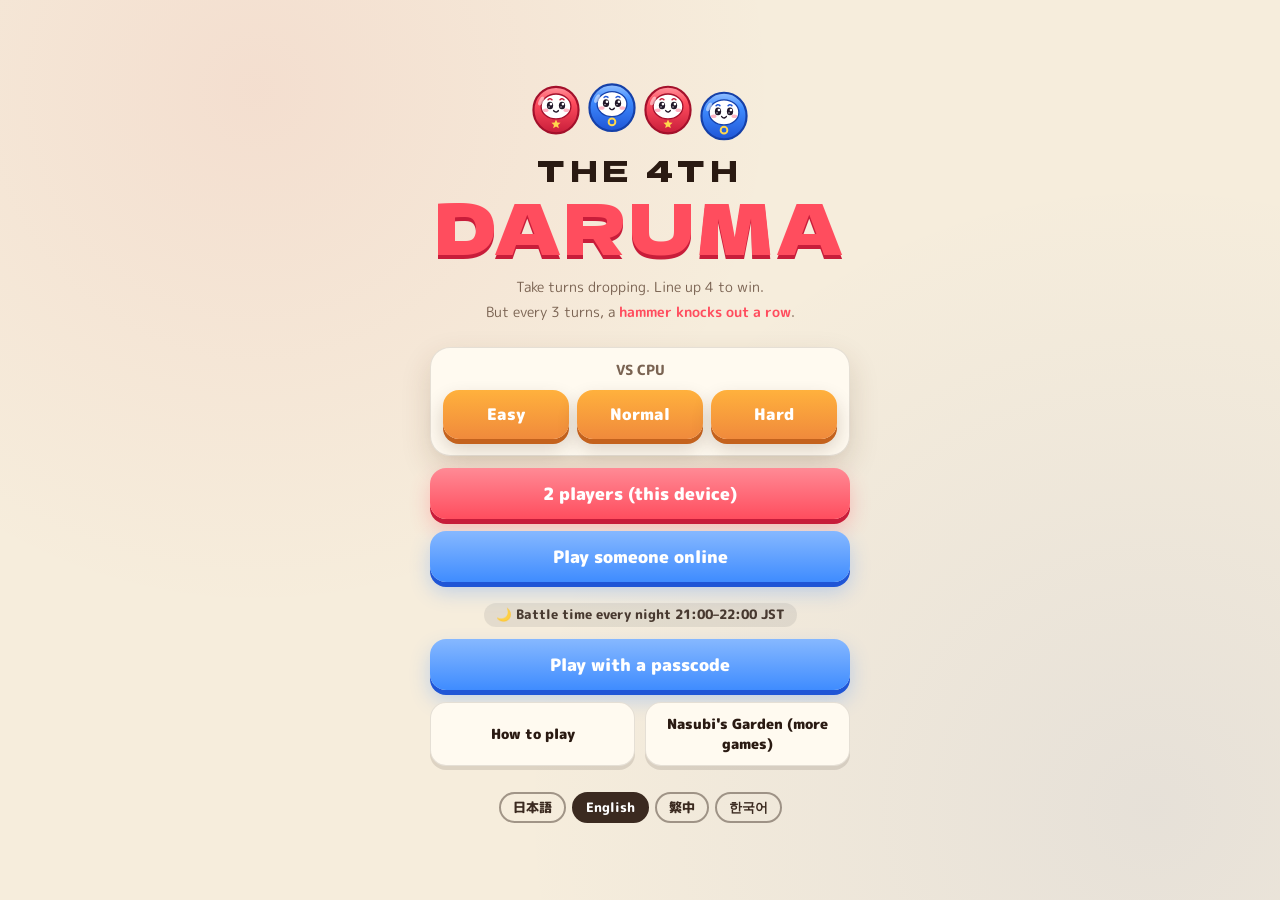
==== adcheck.html @ 0ee47cb5 "広告の確認用ページ（見本・公開はしない） Co-Authored-By: Claude Opus 5.5 <noreply@anthropic.com> Claude-Session: https:/" ====
<!doctype html>
<html lang="ja">
<head>
<!-- Google tag (gtag.js) -->
<script async src="https://www.googletagmanager.com/gtag/js?id=G-5RB6XMN0QR"></script>
<script>
  window.dataLayer = window.dataLayer || [];
  function gtag(){dataLayer.push(arguments);}
  gtag('js', new Date());
  gtag('config', 'G-5RB6XMN0QR');
</script>
<meta charset="utf-8">
<meta name="viewport" content="width=device-width,initial-scale=1,maximum-scale=1,user-scalable=no,viewport-fit=cover">
<meta name="theme-color" content="#f6eddc">
<meta name="description" content="交互にダルマを落として4つ並べたら勝ち。3ターンごとに、予告された段がだるま落としで抜ける！">
<title>4つ目のダルマ</title>
<link rel="manifest" href="manifest.json">
<link rel="icon" type="image/png" href="icons/icon-192.png">
<link rel="apple-touch-icon" href="icons/icon-192.png">
<meta name="apple-mobile-web-app-capable" content="yes">
<meta name="mobile-web-app-capable" content="yes">
<meta name="apple-mobile-web-app-title" content="4つ目のダルマ">
<link rel="preconnect" href="https://fonts.googleapis.com">
<link rel="preconnect" href="https://fonts.gstatic.com" crossorigin>
<link href="https://fonts.googleapis.com/css2?family=Dela+Gothic+One&family=M+PLUS+Rounded+1c:wght@500;800;900&display=swap" rel="stylesheet">
<link rel="stylesheet" href="css/style.css">
<!-- nasubi-track: 結果画面とXへの投稿の回数を記録（ゲームの動きには影響しない） -->
<script>(function(){try{var G="daruma",IDS=["ov-result"];
function ev(n){try{if(typeof gtag==='function')gtag('event',n,{game:G});}catch(e){}}
var o=window.open;window.open=function(u){try{if(/intent\/(post|tweet)/.test(String(u)))ev('x_share');}catch(e){}return o.apply(window,arguments);};
if(!IDS.length)return;
function vis(e){if(!e||!e.isConnected||e.closest('[hidden]'))return false;var r=e.getBoundingClientRect();if(r.width<1||r.height<1)return false;for(var n=e;n&&n.nodeType===1;n=n.parentElement){var s=getComputedStyle(n);if(s.display==='none'||s.visibility==='hidden'||parseFloat(s.opacity)<0.05)return false;}return true;}
var was={};setInterval(function(){try{var any=false;for(var i=0;i<IDS.length;i++){if(vis(document.getElementById(IDS[i])))any=true;}if(any&&!was.v)ev('result_view');was.v=any;}catch(e){}},700);
}catch(e){}})();</script>
<meta name="robots" content="noindex">
<!-- nasubi-ad: 結果画面の決めた場所のいちばん下に広告の帯を1つだけ出す（遊んでいる最中は出さない・ボタンに重ねない） -->
<script>(function(){try{var C=[{"a": "#ov-result .dialog", "v": "#ov-result"}],AD='https://nasubi-no-oniwa.github.io/ad/';
if(/[?&]noad=1/.test(location.search))return;
var ifr=null,boxes=[];
function vis(e){if(!e||!e.isConnected||e.closest('[hidden]'))return false;var r=e.getBoundingClientRect();if(r.width<1||r.height<1)return false;for(var n=e;n&&n.nodeType===1;n=n.parentElement){var s=getComputedStyle(n);if(s.display==='none'||s.visibility==='hidden'||parseFloat(s.opacity)<0.05)return false;}return true;}
function mk(){var b=document.createElement('div');b.className='nsb-ad';b.style.cssText='display:block;width:320px;max-width:100%;height:50px;margin:12px auto 0;overflow:hidden;flex:0 0 auto;';return b;}
function place(){for(var i=0;i<C.length;i++){var a=document.querySelector(C[i].a);if(!a)continue;var b=boxes[i]||(boxes[i]=mk());if(b.parentNode!==a)a.appendChild(b);}}
function tick(){try{place();for(var i=0;i<C.length;i++){var v=document.querySelector(C[i].v),b=boxes[i];if(b&&vis(v)&&vis(b)){if(!ifr){ifr=document.createElement('iframe');ifr.title='ad';ifr.setAttribute('scrolling','no');ifr.width=320;ifr.height=50;ifr.style.cssText='border:0;width:320px;height:50px;display:block;max-width:100%';ifr.src=AD;}if(ifr.parentNode!==b)b.appendChild(ifr);return;}}}catch(_){}}
function go(){place();try{new MutationObserver(place).observe(document.body,{childList:true,subtree:true});}catch(_){}setInterval(tick,700);}
if(document.body)go();else document.addEventListener('DOMContentLoaded',go);
}catch(e){}})();</script>
</head>
<body>
<div id="app">

  <!-- ===== タイトル ===== -->
  <section id="title" class="screen active">
    <div class="title-box">
      <canvas id="logo-canvas" aria-hidden="true"></canvas>
      <h1 class="logo" data-ih="logo"><small>4つ目の</small>ダルマ</h1>
      <p class="tagline" data-ih="tagline">交互に落として、4つ並べたら勝ち。<br>でも3ターンごとに、<b>だるま落とし</b>で段が抜ける。</p>
      <div class="menu">
        <div class="menu-card">
          <p class="menu-label" data-i="vs_cpu">CPUとたいせん</p>
          <div class="level-row">
            <button class="btn lv" data-level="easy" data-i="easy">よわい</button>
            <button class="btn lv" data-level="normal" data-i="normal">ふつう</button>
            <button class="btn lv" data-level="hard" data-i="hard">つよい</button>
          </div>
        </div>
        <button class="btn wide red" id="btn-local" data-i="local">ふたりで（この端末）</button>
        <button class="btn wide indigo" id="btn-online" data-i="online">あいことばで対戦</button>
        <div class="menu-sub">
          <button class="btn sub" id="btn-howto" data-i="howto">あそびかた</button>
          <a class="btn sub" href="https://nasubi-no-oniwa.github.io/" data-i="home">なすびのお庭へ</a>
        </div>
        <div class="langs" role="group" aria-label="Language"><button type="button" data-lang="ja">日本語</button><button type="button" data-lang="en">English</button><button type="button" data-lang="zh">繁中</button><button type="button" data-lang="ko">한국어</button></div>
      </div>
    </div>
  </section>

  <!-- ===== ゲーム ===== -->
  <section id="game" class="screen">
    <header class="hud">
      <button class="icon-btn" id="btn-menu" aria-label="メニュー">☰</button>
      <span class="hud-title" data-i="doc_title">4つ目のダルマ</span>
      <button class="icon-btn" id="btn-sound" aria-label="音">♪</button>
    </header>
    <div class="stage">
      <div class="players">
        <div class="pcard p1" id="pl1"><canvas class="pface" data-p="1" width="96" height="96"></canvas><div><span class="pname" id="name1">あなた</span><span class="pwins"><b id="wins1">0</b><span data-i="wins_u"> 勝</span></span></div></div>
        <span class="vs">VS</span>
        <div class="pcard p2" id="pl2"><div><span class="pname" id="name2">CPU</span><span class="pwins"><b id="wins2">0</b><span data-i="wins_u"> 勝</span></span></div><canvas class="pface" data-p="2" width="96" height="96"></canvas></div>
      </div>
      <div class="status" id="status">あなたの番</div>
      <div class="board-area" id="board-area">
        <canvas id="board"></canvas>
      </div>
      <div class="hammer-bar" id="hammer-bar"><span class="hb-icon">🔨</span><span id="hammer-text">だるま落としまで あと3ターン</span><span class="hb-dots" id="hammer-dots"></span></div>
      <p class="hint-line" id="hint-line">落としたい列をタップ</p>
    </div>
    <span id="wins" hidden>0 - 0</span>
    <span class="eyes" id="watchers"></span>

    <div class="overlay" id="ov-result">
      <div class="dialog">
        <canvas id="result-daruma" width="120" height="120" aria-hidden="true"></canvas>
        <h2 id="result-title">赤の勝ち！</h2>
        <p class="result-sub" id="result-sub"></p>
        <button class="btn wide red" id="btn-again" data-i="again">もう一回</button>
        <p class="hint" id="again-msg"></p>
        <button class="btn wide sub" id="btn-back" data-i="to_title">タイトルへ</button>
      </div>
    </div>
    <div class="overlay" id="ov-menu">
      <div class="dialog">
        <h2 data-i="menu">メニュー</h2>
        <button class="btn wide" id="btn-resume" data-i="back">もどる</button>
        <button class="btn wide sub" id="btn-howto2" data-i="howto">あそびかた</button>
        <button class="btn wide sub" id="btn-quit" data-i="to_title">タイトルへ</button>
      </div>
    </div>
  </section>

  <!-- ===== 合言葉 ===== -->
  <div class="overlay modal" id="ov-online">
    <div class="dialog">
      <h2 data-i="online">あいことばで対戦</h2>
      <div id="online-form">
        <label class="field-l"><span data-i="passcode">あいことば</span><input id="in-code" maxlength="20" autocomplete="off" placeholder="例：だるま123" data-ip="ex_code"></label>
        <label class="field-l"><span data-i="name">なまえ</span><input id="in-name" maxlength="8" autocomplete="off" placeholder="ななし" data-ip="noname"></label>
        <p class="hint" data-i="online_hint">同じあいことばを入れた人と対戦。3人目からは観戦になります。</p>
        <button class="btn wide red" id="btn-join" data-i="join">はいる</button>
      </div>
      <div id="online-wait" hidden>
        <p class="wait-code"><span data-i="wait_pre">あいことば「</span><b id="wait-code"></b><span data-i="wait_post">」</span></p>
        <p class="wait-msg" id="wait-msg" data-i="waiting">あいてを待っています…</p>
        <button class="btn wide sub" id="btn-copy" data-i="copy_link">さそうリンクをコピー</button>
      </div>
      <p class="err" id="online-err"></p>
      <button class="btn wide sub" id="btn-online-close" data-i="back">もどる</button>
    </div>
  </div>

  <!-- ===== あそびかた ===== -->
  <div class="overlay modal" id="ov-howto">
    <div class="dialog howto">
      <h2 data-i="howto">あそびかた</h2>
      <ol>
        <li data-ih="h1">赤と青が<b>交互に</b>、好きな列の上からダルマを落とす。</li>
        <li data-ih="h2">縦・横・ななめのどれかで<b>4つ並べたら勝ち</b>。</li>
        <li data-ih="h3">2人が1回ずつ落として1ターン。<b>3ターンごとに、小槌が指している段がだるま落としで抜けて</b>、上のダルマがストンと落ちる。</li>
        <li data-ih="h4">小槌の下の数字は「あと何ターンで抜けるか」。下の段ほど選ばれやすい。</li>
        <li data-ih="h5">抜けた拍子に2人とも4つ並んだら、<b>並んだ列が多いほうの勝ち</b>。同じ数なら、並んだダルマが全部消えて続行（サドンデス）。</li>
      </ol>
      <div class="howto-keys">
        <div><h3 data-i="k_phone">スマホ</h3><p data-i="k_phone_d">落としたい列をタップ</p></div>
        <div><h3>PC</h3><p data-ih="k_pc_d">列をクリック<br>または ← → で選んで スペース<br>数字キー 1〜7 でも落とせる</p></div>
      </div>
      <button class="btn wide" id="btn-howto-close" data-i="close">とじる</button>
    </div>
  </div>
</div>

<script src="js/i18n.js"></script>
<script src="js/config.js"></script>
<script src="js/game.js"></script>
<script src="js/cpu.js"></script>
<script src="js/render.js"></script>
<script src="js/online.js"></script>
<script src="js/qm.js"></script>
<script src="js/firebase-config.js"></script>
<script src="js/main.js"></script>
</body>
</html>
---- css/style.css ----
/* =============================================
   4つ目のダルマ  見た目
   ============================================= */
:root {
  --bg: #f6eddc;
  --bg2: #efe1c6;
  --card: #fffaf0;
  --ink: #2a1a12;
  --muted: #7a6352;
  --red: #ff4d5e;
  --red2: #ff8a95;
  --indigo: #3f8cff;
  --indigo2: #86b8ff;
  --gold: #e5ae3e;
  --line: rgba(42, 26, 18, 0.12);
  --shadow: 0 12px 30px rgba(90, 50, 20, 0.16);
  --font: "M PLUS Rounded 1c", "Hiragino Maru Gothic ProN", "Hiragino Sans", system-ui, sans-serif;
  --display: "Dela Gothic One", "M PLUS Rounded 1c", system-ui, sans-serif;
}
@media (prefers-color-scheme: dark) {
  :root:not([data-theme="light"]) {
    --bg: #1d1714; --bg2: #2a211c; --card: #2f2620; --ink: #f7ecdd; --muted: #c2ab96;
    --line: rgba(255, 255, 255, 0.12); --shadow: 0 12px 30px rgba(0, 0, 0, 0.4);
  }
}
:root[data-theme="dark"] {
  --bg: #1d1714; --bg2: #2a211c; --card: #2f2620; --ink: #f7ecdd; --muted: #c2ab96;
  --line: rgba(255, 255, 255, 0.12); --shadow: 0 12px 30px rgba(0, 0, 0, 0.4);
}
* { box-sizing: border-box; -webkit-tap-highlight-color: transparent; }
html, body { margin: 0; height: 100%; overflow: hidden; overscroll-behavior: none; }
body {
  background: var(--bg); color: var(--ink); font-family: var(--font);
  background-image: radial-gradient(circle at 20% 10%, rgba(216, 50, 58, .08), transparent 40%), radial-gradient(circle at 90% 90%, rgba(45, 78, 168, .08), transparent 45%);
  -webkit-user-select: none; user-select: none; touch-action: manipulation;
}
button, a.btn { font-family: inherit; }
#app { position: fixed; inset: 0; }
.screen { position: absolute; inset: 0; display: none; }
.screen.active { display: flex; }

.btn {
  display: inline-flex; align-items: center; justify-content: center; text-decoration: none;
  border: 0; border-radius: 16px; padding: 13px 18px; font-size: 17px; font-weight: 900; cursor: pointer;
  color: #fff; background: linear-gradient(180deg, #ffb13d, #f08a3c);
  box-shadow: 0 5px 0 #c4621d, 0 10px 20px rgba(60, 30, 10, .2); transition: transform .08s, box-shadow .08s;
}
.btn:active { transform: translateY(4px); box-shadow: 0 1px 0 #c4621d; }
.btn.wide { width: 100%; }
.btn.red { background: linear-gradient(180deg, var(--red2), var(--red)); box-shadow: 0 5px 0 #c81d3a, 0 10px 20px rgba(255, 77, 94, .3); }
.btn.red:active { box-shadow: 0 1px 0 #c81d3a; }
.btn.indigo { background: linear-gradient(180deg, var(--indigo2), var(--indigo)); box-shadow: 0 5px 0 #1f55d6, 0 10px 20px rgba(63, 140, 255, .3); }
.btn.indigo:active { box-shadow: 0 1px 0 #1f55d6; }
.btn.sub { background: var(--card); color: var(--ink); border: 1px solid var(--line); box-shadow: 0 4px 0 var(--line); }
.btn.sub:active { box-shadow: none; }
.btn:disabled { opacity: .5; }

/* ---------- タイトル ---------- */
#title { align-items: center; justify-content: center; overflow-y: auto; }
.title-box { width: min(420px, 92vw); text-align: center; padding: 18px 0 24px; margin: auto; }
#logo-canvas { width: 240px; height: 80px; display: block; margin: 0 auto 4px; }
.logo { margin: 0; font-family: var(--display); font-weight: 400; font-size: clamp(50px, 15vw, 70px); line-height: 1; color: var(--red); letter-spacing: .04em; text-shadow: 0 4px 0 #c81d3a; }
.logo small { display: block; font-size: .42em; color: var(--ink); text-shadow: none; letter-spacing: .2em; margin-bottom: 6px; }
.tagline { margin: 14px 0 22px; font-size: 14px; color: var(--muted); line-height: 1.8; }
.tagline b { color: var(--red); }
.menu { display: flex; flex-direction: column; gap: 12px; }
.menu-card { background: var(--card); border: 1px solid var(--line); border-radius: 20px; padding: 12px 12px 16px; box-shadow: var(--shadow); }
.menu-label { margin: 0 0 10px; font-weight: 800; font-size: 14px; color: var(--muted); }
.level-row { display: grid; grid-template-columns: repeat(3, 1fr); gap: 8px; }
.btn.lv { padding: 13px 0; font-size: 16px; }
.menu-sub { display: grid; grid-template-columns: 1fr 1fr; gap: 10px; }
.menu-sub .btn { font-size: 14px; padding: 11px 8px; }

/* ---------- ゲーム ---------- */
#game { flex-direction: column; align-items: center; }
.hud {
  width: 100%; max-width: 720px; display: flex; align-items: center; justify-content: space-between;
  padding: calc(8px + env(safe-area-inset-top)) 12px 4px;
}
.icon-btn { width: 40px; height: 40px; border-radius: 12px; border: 1px solid var(--line); background: var(--card); color: var(--ink); font-size: 17px; font-weight: 900; cursor: pointer; }
.icon-btn.off { opacity: .4; }
.score { display: flex; align-items: center; gap: 10px; font-weight: 900; font-size: 14px; }
.score b { font-size: 20px; font-variant-numeric: tabular-nums; }
.pl { display: flex; align-items: center; gap: 6px; padding: 5px 10px; border-radius: 999px; border: 2px solid transparent; max-width: 32vw; overflow: hidden; white-space: nowrap; text-overflow: ellipsis; transition: background .2s, border-color .2s; }
.pl .dot { width: 12px; height: 12px; border-radius: 50%; flex: none; }
.p1 .dot { background: var(--red); } .p2 .dot { background: var(--indigo); }
.pl.turn.p1 { border-color: var(--red); background: rgba(216, 50, 58, .12); }
.pl.turn.p2 { border-color: var(--indigo); background: rgba(45, 78, 168, .14); }
.status { font-weight: 900; font-size: 17px; min-height: 28px; margin-top: 4px; }
.status .t { color: var(--muted); font-size: 14px; margin-left: 6px; font-variant-numeric: tabular-nums; }
.board-area { flex: 1; display: flex; align-items: center; justify-content: center; width: 100%; touch-action: none; }
#board { display: block; cursor: pointer; filter: drop-shadow(0 16px 24px rgba(60, 30, 10, .28)); }
.hint-line { margin: 0 0 calc(14px + env(safe-area-inset-bottom)); font-size: 13px; color: var(--muted); font-weight: 800; }
.eyes { position: absolute; right: 14px; bottom: calc(12px + env(safe-area-inset-bottom)); font-size: 13px; color: var(--muted); font-weight: 800; }

/* ---------- ダイアログ ---------- */
.overlay { position: absolute; inset: 0; display: none; align-items: center; justify-content: center; background: rgba(30, 18, 10, .5); backdrop-filter: blur(4px); z-index: 10; padding: 16px; }
.overlay.show { display: flex; }
.modal { z-index: 20; }
.dialog {
  width: min(380px, 100%); max-height: 94vh; overflow: auto; background: var(--card); border-radius: 24px; padding: 22px 20px;
  display: flex; flex-direction: column; gap: 10px; box-shadow: 0 30px 60px rgba(0, 0, 0, .35); border: 1px solid var(--line);
}
.dialog h2 { margin: 0 0 4px; text-align: center; font-family: var(--display); font-weight: 400; font-size: 28px; }
#result-daruma { width: 90px; height: 90px; margin: 0 auto; }
.result-sub { margin: 0 0 6px; text-align: center; color: var(--muted); font-size: 14px; }
.hint { margin: 0; text-align: center; font-size: 12px; color: var(--muted); line-height: 1.6; }
.hint:empty { display: none; }
.err { margin: 0; min-height: 1em; font-size: 13px; color: var(--red); text-align: center; font-weight: 800; }
.field-l { display: flex; flex-direction: column; gap: 6px; font-size: 13px; font-weight: 800; color: var(--muted); margin-bottom: 6px; }
.field-l input { font: inherit; font-size: 18px; font-weight: 800; color: var(--ink); padding: 12px 14px; border-radius: 14px; border: 1px solid var(--line); background: var(--bg); outline: none; -webkit-user-select: text; user-select: text; }
.field-l input:focus { border-color: var(--red); box-shadow: 0 0 0 3px rgba(216, 50, 58, .2); }
.wait-code { margin: 0; text-align: center; color: var(--muted); }
.wait-code b { color: var(--red); font-size: 20px; }
.wait-msg { margin: 4px 0 8px; text-align: center; font-weight: 800; }
.howto { width: min(460px, 100%); }
.howto ol { margin: 0; padding-left: 20px; font-size: 14px; line-height: 1.7; }
.howto li { margin-bottom: 6px; }
.howto b { color: var(--red); }
.howto-keys { display: grid; grid-template-columns: 1fr 1fr; gap: 8px; }
.howto-keys div { background: var(--bg); border-radius: 12px; padding: 8px 10px; font-size: 12px; }
.howto-keys h3 { margin: 0 0 4px; font-size: 13px; color: var(--indigo); }
.howto-keys p { margin: 0; line-height: 1.6; color: var(--muted); }
body.watching #btn-again { display: none; }
body.watching .hint-line { visibility: hidden; }

/* ---------- ゲーム画面（ポップ版レイアウト） ---------- */
:root { --red: #ff4d5e; --red2: #ff8a95; --indigo: #3f8cff; --indigo2: #86b8ff; }
#game { justify-content: flex-start; }
.hud-title { font-family: var(--display); font-size: 18px; color: var(--red); letter-spacing: .04em; }
.stage { flex: 1; width: 100%; max-width: 720px; display: flex; flex-direction: column; align-items: center; justify-content: center; gap: 10px; padding: 0 10px calc(10px + env(safe-area-inset-bottom)); min-height: 0; }
.players { width: 100%; display: grid; grid-template-columns: 1fr auto 1fr; align-items: center; gap: 8px; }
.vs { font-family: var(--display); color: var(--muted); font-size: 16px; }
.pcard { display: flex; align-items: center; gap: 8px; padding: 8px 10px; border-radius: 18px; background: var(--card); border: 3px solid transparent; box-shadow: var(--shadow); min-width: 0; transition: transform .2s, border-color .2s; }
.pcard.p2 { justify-content: flex-end; text-align: right; }
.pcard > div { display: flex; flex-direction: column; min-width: 0; }
.pname { font-weight: 900; font-size: 15px; white-space: nowrap; overflow: hidden; text-overflow: ellipsis; }
.pwins { font-size: 12px; color: var(--muted); font-weight: 800; }
.pwins b { font-size: 18px; color: var(--ink); }
.pface { width: 44px; height: 44px; flex: none; }
.pcard.turn.p1 { border-color: var(--red); transform: scale(1.04); }
.pcard.turn.p2 { border-color: var(--indigo); transform: scale(1.04); }
.pcard.turn .pface { animation: hop .8s ease-in-out infinite; }
@keyframes hop { 50% { transform: translateY(-5px); } }
.status { margin: 0; font-size: 18px; }
.board-area { flex: 0 1 auto; width: 100%; }
.hammer-bar { display: flex; align-items: center; gap: 8px; padding: 9px 16px; border-radius: 999px; background: var(--card); box-shadow: var(--shadow); font-weight: 900; font-size: 14px; border: 2px solid transparent; }
.hammer-bar.soon { border-color: var(--red); color: var(--red); animation: pulse 0.9s ease-in-out infinite; }
@keyframes pulse { 50% { transform: scale(1.05); } }
.hb-dots { display: inline-flex; gap: 4px; }
.hb-dots i { width: 9px; height: 9px; border-radius: 50%; background: var(--line); }
.hb-dots i.on { background: #ffb13d; }
.hint-line { margin: 0; }
.pl { display: none; }
/* 背の低い画面ではカードを小さく */
@media (max-height: 640px) {
  .pface { width: 32px; height: 32px; } .pcard { padding: 5px 8px; } .hammer-bar { padding: 6px 12px; font-size: 13px; } .hint-line { display: none; }
}

.hammer-bar { white-space: nowrap; max-width: 100%; }
#hammer-text { overflow: hidden; text-overflow: ellipsis; }

/* ことばの切りかえ */
.langs{display:flex;flex-wrap:wrap;gap:6px;justify-content:center;margin-top:14px}
.langs button{font:800 13px 'M PLUS Rounded 1c',sans-serif;background:transparent;color:#3b2a20;border:2px solid rgba(59,42,32,.45);border-radius:999px;padding:4px 12px;cursor:pointer}
.langs button[aria-pressed="true"]{background:#3b2a20;color:#fff;border-color:#3b2a20}
html[data-lang="ko"] .logo,html[data-lang="ko"] .hud-title{font-family:'Black Han Sans','Dela Gothic One',sans-serif;font-weight:400}
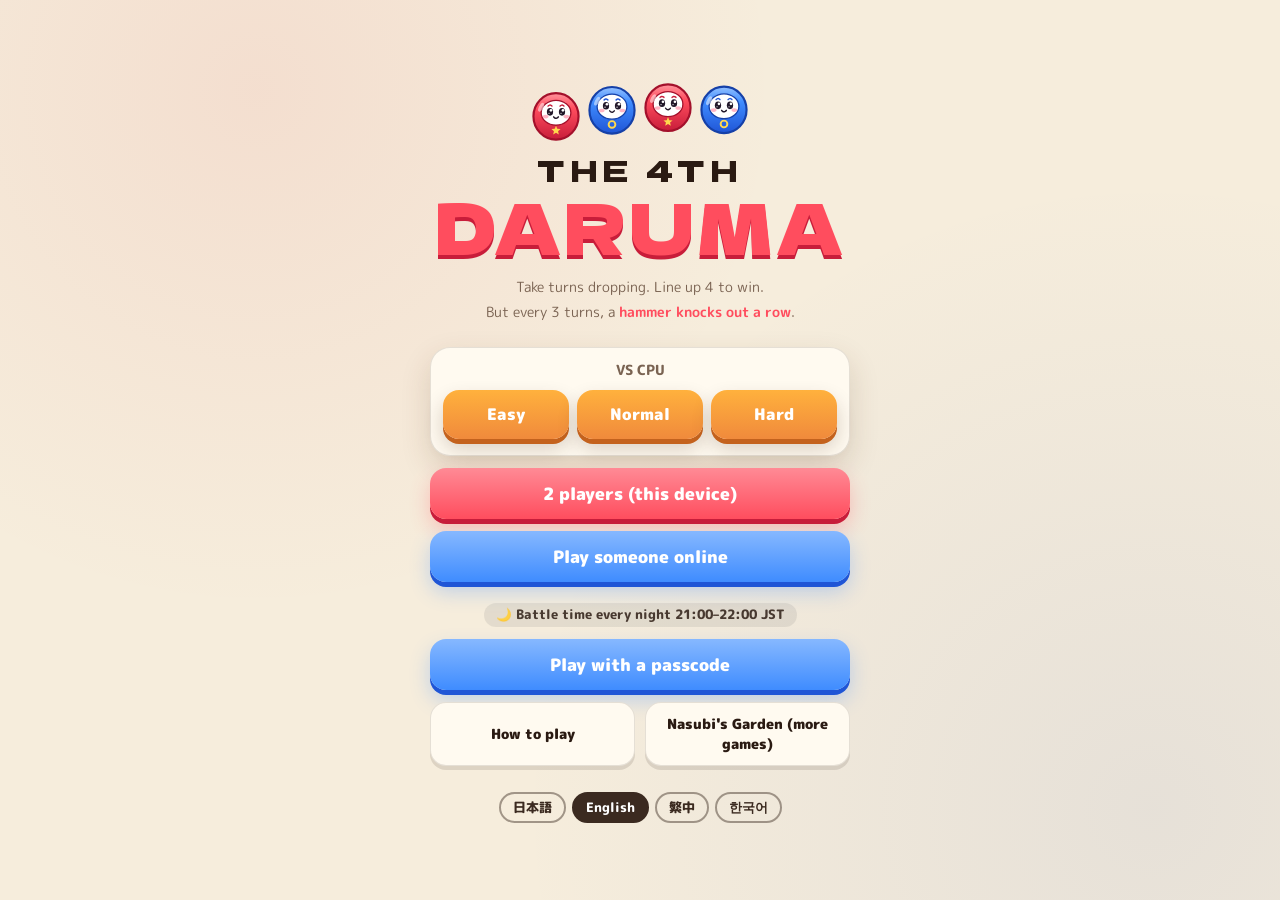
==== commit 6bc5e1c5: "広告の確認用ページ：広告の幅320pxを切らないように Co-Authored-By: Claude Opus 5.5 <noreply@anthropic.com> Claude-Session: " ====
--- a/adcheck.html
+++ b/adcheck.html
@@ -33,14 +33,14 @@
 var was={};setInterval(function(){try{var any=false;for(var i=0;i<IDS.length;i++){if(vis(document.getElementById(IDS[i])))any=true;}if(any&&!was.v)ev('result_view');was.v=any;}catch(e){}},700);
 }catch(e){}})();</script>
 <meta name="robots" content="noindex">
-<!-- nasubi-ad: 結果画面の決めた場所のいちばん下に広告の帯を1つだけ出す（遊んでいる最中は出さない・ボタンに重ねない） -->
+<!-- nasubi-ad: 結果画面の決めた場所のいちばん下に広告の帯を1つだけ出す（遊んでいる最中は出さない・ボタンに重ねない・広告の幅320pxを切らない） -->
 <script>(function(){try{var C=[{"a": "#ov-result .dialog", "v": "#ov-result"}],AD='https://nasubi-no-oniwa.github.io/ad/';
 if(/[?&]noad=1/.test(location.search))return;
 var ifr=null,boxes=[];
 function vis(e){if(!e||!e.isConnected||e.closest('[hidden]'))return false;var r=e.getBoundingClientRect();if(r.width<1||r.height<1)return false;for(var n=e;n&&n.nodeType===1;n=n.parentElement){var s=getComputedStyle(n);if(s.display==='none'||s.visibility==='hidden'||parseFloat(s.opacity)<0.05)return false;}return true;}
-function mk(){var b=document.createElement('div');b.className='nsb-ad';b.style.cssText='display:block;width:320px;max-width:100%;height:50px;margin:12px auto 0;overflow:hidden;flex:0 0 auto;';return b;}
+function mk(){var b=document.createElement('div');b.className='nsb-ad';b.style.cssText='display:block;position:static;float:none;box-sizing:content-box;width:320px;min-width:320px;max-width:none;height:50px;margin:12px calc((100% - 320px) / 2) 0;padding:0;border:0;background:none;box-shadow:none;border-radius:0;transform:none;overflow:hidden;flex:0 0 auto;align-self:center;';return b;}
 function place(){for(var i=0;i<C.length;i++){var a=document.querySelector(C[i].a);if(!a)continue;var b=boxes[i]||(boxes[i]=mk());if(b.parentNode!==a)a.appendChild(b);}}
-function tick(){try{place();for(var i=0;i<C.length;i++){var v=document.querySelector(C[i].v),b=boxes[i];if(b&&vis(v)&&vis(b)){if(!ifr){ifr=document.createElement('iframe');ifr.title='ad';ifr.setAttribute('scrolling','no');ifr.width=320;ifr.height=50;ifr.style.cssText='border:0;width:320px;height:50px;display:block;max-width:100%';ifr.src=AD;}if(ifr.parentNode!==b)b.appendChild(ifr);return;}}}catch(_){}}
+function tick(){try{place();for(var i=0;i<C.length;i++){var v=document.querySelector(C[i].v),b=boxes[i];if(b&&vis(v)&&vis(b)){if(!ifr){ifr=document.createElement('iframe');ifr.title='ad';ifr.setAttribute('scrolling','no');ifr.width=320;ifr.height=50;ifr.style.cssText='border:0;margin:0;padding:0;width:320px;height:50px;display:block;max-width:none';ifr.src=AD;}if(ifr.parentNode!==b)b.appendChild(ifr);return;}}}catch(_){}}
 function go(){place();try{new MutationObserver(place).observe(document.body,{childList:true,subtree:true});}catch(_){}setInterval(tick,700);}
 if(document.body)go();else document.addEventListener('DOMContentLoaded',go);
 }catch(e){}})();</script>
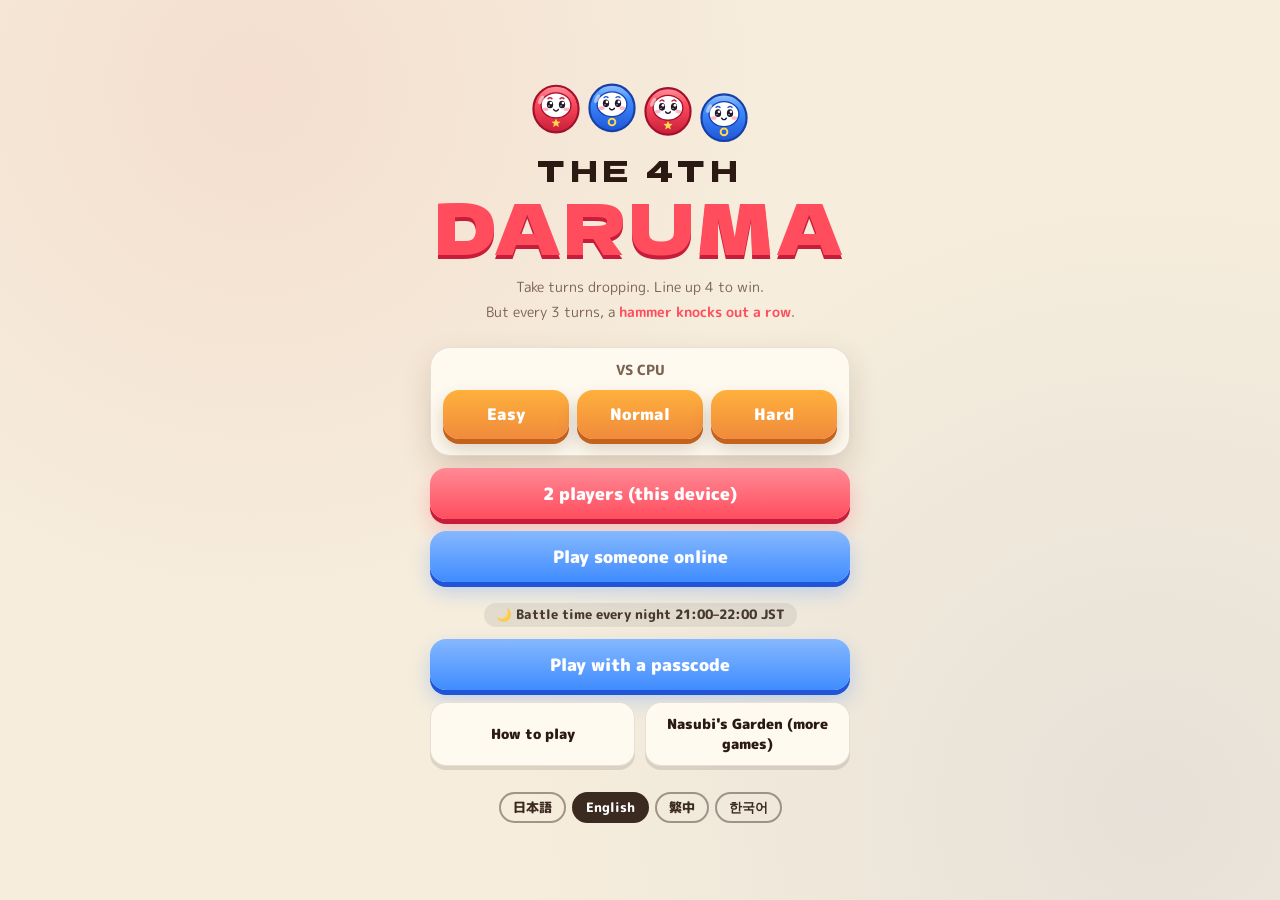
==== commit 5c20dd64: "広告の確認用ページ：結果が出て1.2秒たってから広告を見せる版（本番はまだ） Co-Authored-By: Claude Opus 5.5 <noreply@anthropic.com> Claud" ====
--- a/adcheck.html
+++ b/adcheck.html
@@ -32,18 +32,23 @@
 function vis(e){if(!e||!e.isConnected||e.closest('[hidden]'))return false;var r=e.getBoundingClientRect();if(r.width<1||r.height<1)return false;for(var n=e;n&&n.nodeType===1;n=n.parentElement){var s=getComputedStyle(n);if(s.display==='none'||s.visibility==='hidden'||parseFloat(s.opacity)<0.05)return false;}return true;}
 var was={};setInterval(function(){try{var any=false;for(var i=0;i<IDS.length;i++){if(vis(document.getElementById(IDS[i])))any=true;}if(any&&!was.v)ev('result_view');was.v=any;}catch(e){}},700);
 }catch(e){}})();</script>
-<meta name="robots" content="noindex">
-<!-- nasubi-ad: 結果画面の決めた場所のいちばん下に広告の帯を1つだけ出す（遊んでいる最中は出さない・ボタンに重ねない・広告の幅320pxを切らない） -->
-<script>(function(){try{var C=[{"a": "#ov-result .dialog", "v": "#ov-result"}],AD='https://nasubi-no-oniwa.github.io/ad/';
+<!-- nasubi-ad: 結果画面の決めた場所に広告の帯を1つだけ出す（遊んでいる最中は出さない・ボタンに重ねない・広告の幅320pxを切らない・結果が出て1.2秒たってから見せる） -->
+<script>(function(){try{var C=[{"a": "#ov-result .dialog", "v": "#ov-result"}],AD='https://nasubi-no-oniwa.github.io/ad/',WAIT=1200;
 if(/[?&]noad=1/.test(location.search))return;
-var ifr=null,boxes=[];
+var ifr=null,boxes=[],since=0;
 function vis(e){if(!e||!e.isConnected||e.closest('[hidden]'))return false;var r=e.getBoundingClientRect();if(r.width<1||r.height<1)return false;for(var n=e;n&&n.nodeType===1;n=n.parentElement){var s=getComputedStyle(n);if(s.display==='none'||s.visibility==='hidden'||parseFloat(s.opacity)<0.05)return false;}return true;}
 function mk(){var b=document.createElement('div');b.className='nsb-ad';b.style.cssText='display:block;position:static;float:none;box-sizing:content-box;width:320px;min-width:320px;max-width:none;height:50px;margin:12px calc((100% - 320px) / 2) 0;padding:0;border:0;background:none;box-shadow:none;border-radius:0;transform:none;overflow:hidden;flex:0 0 auto;align-self:center;';return b;}
-function place(){for(var i=0;i<C.length;i++){var a=document.querySelector(C[i].a);if(!a)continue;var b=boxes[i]||(boxes[i]=mk());if(b.parentNode!==a)a.appendChild(b);}}
-function tick(){try{place();for(var i=0;i<C.length;i++){var v=document.querySelector(C[i].v),b=boxes[i];if(b&&vis(v)&&vis(b)){if(!ifr){ifr=document.createElement('iframe');ifr.title='ad';ifr.setAttribute('scrolling','no');ifr.width=320;ifr.height=50;ifr.style.cssText='border:0;margin:0;padding:0;width:320px;height:50px;display:block;max-width:none';ifr.src=AD;}if(ifr.parentNode!==b)b.appendChild(ifr);return;}}}catch(_){}}
-function go(){place();try{new MutationObserver(place).observe(document.body,{childList:true,subtree:true});}catch(_){}setInterval(tick,700);}
+function place(){for(var i=0;i<C.length;i++){var a=document.querySelector(C[i].a);if(!a)continue;var b=boxes[i]||(boxes[i]=mk());if(C[i].p==='first'){if(a.firstElementChild!==b)a.insertBefore(b,a.firstChild);}else if(b.parentNode!==a)a.appendChild(b);}}
+function hide(){if(ifr)ifr.style.visibility='hidden';}
+function tick(){try{place();var k=-1;for(var i=0;i<C.length;i++){var v=document.querySelector(C[i].v),b=boxes[i];if(b&&vis(v)&&vis(b)){k=i;break;}}
+if(k<0){since=0;hide();return;}
+var now=Date.now();if(!since)since=now;if(now-since<WAIT){hide();return;}
+if(!ifr){ifr=document.createElement('iframe');ifr.title='ad';ifr.setAttribute('scrolling','no');ifr.width=320;ifr.height=50;ifr.style.cssText='border:0;margin:0;padding:0;width:320px;height:50px;display:block;max-width:none;visibility:hidden';ifr.src=AD;}
+if(ifr.parentNode!==boxes[k])boxes[k].appendChild(ifr);ifr.style.visibility='visible';}catch(_){}}
+function go(){place();try{new MutationObserver(place).observe(document.body,{childList:true,subtree:true});}catch(_){}setInterval(tick,300);}
 if(document.body)go();else document.addEventListener('DOMContentLoaded',go);
 }catch(e){}})();</script>
+<meta name="robots" content="noindex">
 </head>
 <body>
 <div id="app">
